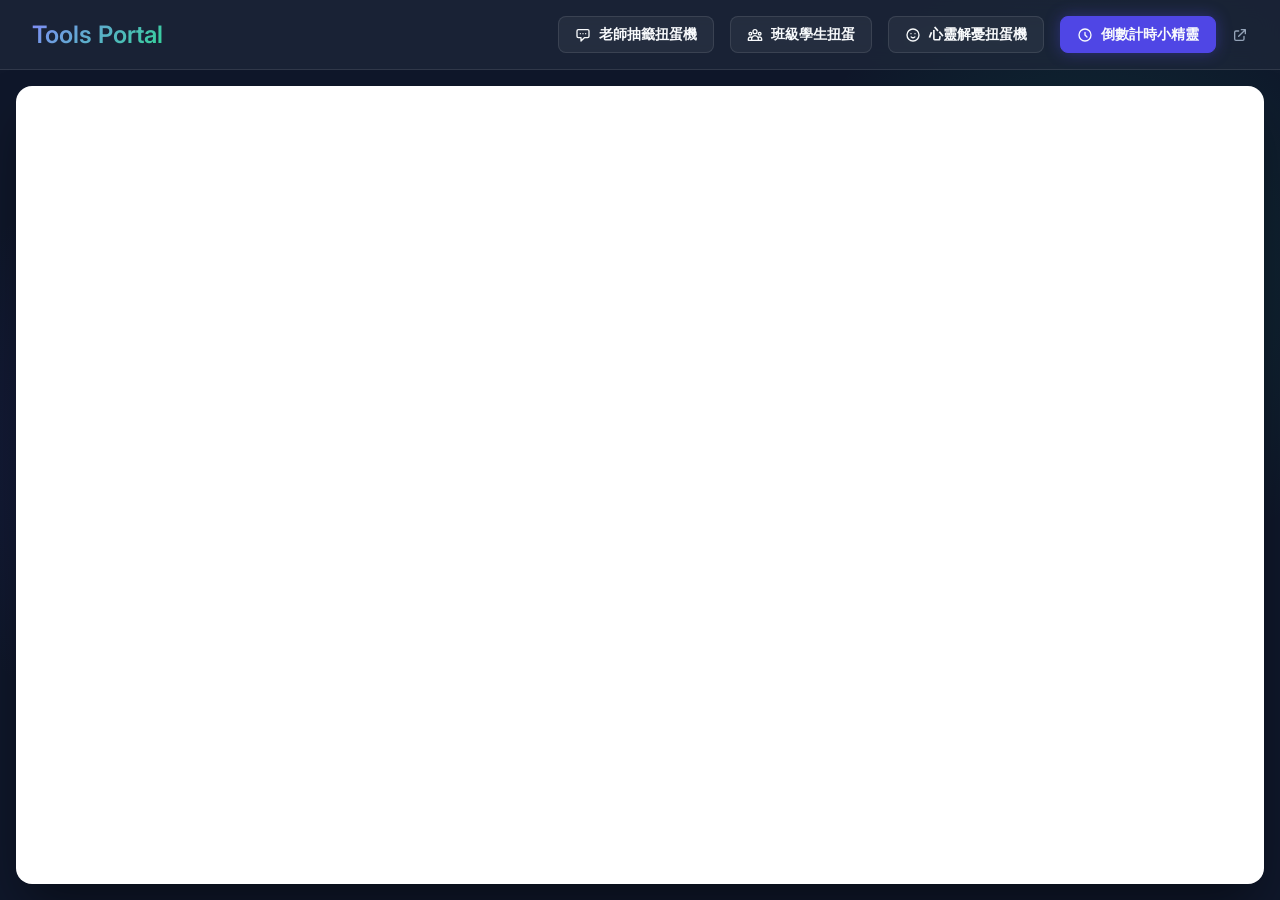
==== index.html @ fa3cd3ae "feat: Add class student gashapon as 4th tool" ====
<!DOCTYPE html>
<html lang="zh-TW">
<head>
    <meta charset="UTF-8">
    <meta name="viewport" content="width=device-width, initial-scale=1.0">
    <title>小工具整合入口</title>
    <link href="https://fonts.googleapis.com/css2?family=Inter:wght@400;600&display=swap" rel="stylesheet">
    <style>
        :root {
            --primary: #4F46E5;
            --primary-hover: #4338CA;
            --bg-color: #0F172A;
            --glass-bg: rgba(30, 41, 59, 0.7);
            --glass-border: rgba(255, 255, 255, 0.1);
            --text-main: #F8FAFC;
            --text-muted: #94A3B8;
        }

        body {
            margin: 0;
            padding: 0;
            font-family: 'Inter', sans-serif;
            background: var(--bg-color);
            background-image: 
                radial-gradient(circle at 15% 50%, rgba(79, 70, 229, 0.15), transparent 25%),
                radial-gradient(circle at 85% 30%, rgba(16, 185, 129, 0.15), transparent 25%);
            color: var(--text-main);
            height: 100vh;
            display: flex;
            flex-direction: column;
            overflow: hidden;
        }

        header {
            background: var(--glass-bg);
            backdrop-filter: blur(12px);
            -webkit-backdrop-filter: blur(12px);
            border-bottom: 1px solid var(--glass-border);
            padding: 1rem 2rem;
            display: flex;
            justify-content: space-between;
            align-items: center;
            z-index: 10;
        }

        .logo {
            font-size: 1.5rem;
            font-weight: 600;
            background: linear-gradient(135deg, #818CF8, #34D399);
            -webkit-background-clip: text;
            -webkit-text-fill-color: transparent;
        }

        .controls {
            display: flex;
            gap: 1rem;
            align-items: center;
        }

        button {
            background: rgba(255, 255, 255, 0.05);
            border: 1px solid var(--glass-border);
            color: var(--text-main);
            padding: 0.5rem 1rem;
            border-radius: 0.5rem;
            font-size: 0.9rem;
            font-weight: 600;
            cursor: pointer;
            transition: all 0.2s ease;
            display: flex;
            align-items: center;
            gap: 0.5rem;
        }

        button:hover {
            background: rgba(255, 255, 255, 0.1);
            transform: translateY(-1px);
        }

        button.active {
            background: var(--primary);
            border-color: var(--primary);
            box-shadow: 0 0 15px rgba(79, 70, 229, 0.4);
        }

        .external-link {
            background: transparent;
            border: none;
            color: var(--text-muted);
            text-decoration: none;
            font-size: 0.9rem;
            display: flex;
            align-items: center;
            gap: 0.4rem;
            transition: color 0.2s;
        }

        .external-link:hover {
            color: var(--text-main);
        }

        .iframe-container {
            flex: 1;
            position: relative;
            background: #ffffff; /* Default white background for iframes */
            margin: 1rem;
            border-radius: 1rem;
            overflow: hidden;
            border: 1px solid var(--glass-border);
            box-shadow: 0 25px 50px -12px rgba(0, 0, 0, 0.5);
        }

        iframe {
            width: 100%;
            height: 100%;
            border: none;
            background: transparent;
        }

        .loader {
            position: absolute;
            top: 50%;
            left: 50%;
            transform: translate(-50%, -50%);
            display: flex;
            flex-direction: column;
            align-items: center;
            gap: 1rem;
            color: var(--text-muted);
            pointer-events: none;
        }

        .spinner {
            width: 40px;
            height: 40px;
            border: 3px solid rgba(79, 70, 229, 0.3);
            border-radius: 50%;
            border-top-color: var(--primary);
            animation: spin 1s ease-in-out infinite;
        }

        .error-message {
            display: none;
            position: absolute;
            top: 50%;
            left: 50%;
            transform: translate(-50%, -50%);
            background: var(--glass-bg);
            backdrop-filter: blur(8px);
            padding: 2rem;
            border-radius: 1rem;
            border: 1px solid rgba(239, 68, 68, 0.3);
            text-align: center;
            color: #fff;
            max-width: 400px;
        }

        .error-message h3 {
            color: #FCA5A5;
            margin-top: 0;
        }

        .error-message p {
            color: var(--text-muted);
            font-size: 0.9rem;
            margin-bottom: 1.5rem;
        }

        .error-message a {
            display: inline-block;
            background: var(--primary);
            color: white;
            text-decoration: none;
            padding: 0.6rem 1.2rem;
            border-radius: 0.5rem;
            font-weight: 600;
            transition: background 0.2s;
        }

        .error-message a:hover {
            background: var(--primary-hover);
        }

        @keyframes spin {
            to { transform: rotate(360deg); }
        }

        @media (max-width: 640px) {
            header {
                flex-direction: column;
                gap: 1rem;
            }
            .iframe-container {
                margin: 0;
                border-radius: 0;
                border-left: none;
                border-right: none;
                border-bottom: none;
            }
        }
    </style>
</head>
<body>

    <header>
        <div class="logo">Tools Portal</div>
        <div class="controls">
            <button id="btn-1" onclick="loadUrl('gacha.html', 1)">
                <svg width="16" height="16" fill="none" stroke="currentColor" viewBox="0 0 24 24"><path stroke-linecap="round" stroke-linejoin="round" stroke-width="2" d="M8 10h.01M12 10h.01M16 10h.01M9 16H5a2 2 0 01-2-2V6a2 2 0 012-2h14a2 2 0 012 2v8a2 2 0 01-2 2h-5l-5 5v-5z"></path></svg>
                老師抽籤扭蛋機
            </button>
            <button id="btn-4" onclick="loadUrl('class-gacha.html', 4)">
                <svg width="16" height="16" fill="none" stroke="currentColor" viewBox="0 0 24 24"><path stroke-linecap="round" stroke-linejoin="round" stroke-width="2" d="M17 20h5v-2a3 3 0 00-5.356-1.857M17 20H7m10 0v-2c0-.656-.126-1.283-.356-1.857M7 20H2v-2a3 3 0 015.356-1.857M7 20v-2c0-.656.126-1.283.356-1.857m0 0a5.002 5.002 0 019.288 0M15 7a3 3 0 11-6 0 3 3 0 016 0zm6 3a2 2 0 11-4 0 2 2 0 014 0zM7 10a2 2 0 11-4 0 2 2 0 014 0z"></path></svg>
                班級學生扭蛋
            </button>
            <button id="btn-3" onclick="loadUrl('healing-gacha.html', 3)">
                <svg width="16" height="16" fill="none" stroke="currentColor" viewBox="0 0 24 24"><path stroke-linecap="round" stroke-linejoin="round" stroke-width="2" d="M14.828 14.828a4 4 0 01-5.656 0M9 10h.01M15 10h.01M21 12a9 9 0 11-18 0 9 9 0 0118 0z"></path></svg>
                心靈解憂扭蛋機
            </button>
            <button id="btn-2" onclick="loadUrl('https://filedn.eu/ldt9Roov20oh8G5emLf3VCj/tools/clock4.html?fbclid=Iwb21leAS3O5FjbGNrBLc7fGV4dG4DYWVtAjExAHNydGMGYXBwX2lkDDM1MDY4NTUzMTcyOAABHi-VZvmBmU5zX2Y3awct7v6Hw4S7KL5K8DUhW4wEqAD5jhnpKSP79vIeCgia_aem_7eMHdUcUOzED44TLtteVbw', 2)">
                <svg width="16" height="16" fill="none" stroke="currentColor" viewBox="0 0 24 24"><path stroke-linecap="round" stroke-linejoin="round" stroke-width="2" d="M12 8v4l3 3m6-3a9 9 0 11-18 0 9 9 0 0118 0z"></path></svg>
                倒數計時小精靈
            </button>
            <a id="ext-link" href="#" target="_blank" class="external-link" title="在新視窗開啟">
                <svg width="16" height="16" fill="none" stroke="currentColor" viewBox="0 0 24 24"><path stroke-linecap="round" stroke-linejoin="round" stroke-width="2" d="M10 6H6a2 2 0 00-2 2v10a2 2 0 002 2h10a2 2 0 002-2v-4M14 4h6m0 0v6m0-6L10 14"></path></svg>
            </a>
        </div>
    </header>

    <div class="iframe-container">
        <div class="loader" id="loader">
            <div class="spinner"></div>
            <span>載入中...</span>
        </div>
        
        <div class="error-message" id="error-msg">
            <h3>無法在框架中顯示</h3>
            <p>這個網站 (Gemini) 具有安全限制，不允許被嵌入至其他網頁中。<br>請點擊下方按鈕在新視窗中開啟瀏覽。</p>
            <a id="error-ext-link" href="#" target="_blank">在新視窗開啟</a>
        </div>

        <iframe id="main-frame" onload="frameLoaded()" onerror="frameError()"></iframe>
    </div>

    <script>
        const iframe = document.getElementById('main-frame');
        const loader = document.getElementById('loader');
        const extLink = document.getElementById('ext-link');
        const errorMsg = document.getElementById('error-msg');
        const errorExtLink = document.getElementById('error-ext-link');

        // Initial load
        window.onload = () => {
            document.getElementById('btn-2').click(); // Load the clock by default
        };

        function loadUrl(url, btnIndex) {
            // Update active state
            document.querySelectorAll('.controls button').forEach(btn => btn.classList.remove('active'));
            document.getElementById(`btn-${btnIndex}`).classList.add('active');

            // Set links
            extLink.href = url;
            errorExtLink.href = url;

            // Reset UI
            loader.style.display = 'flex';
            errorMsg.style.display = 'none';
            iframe.style.opacity = '0';

            iframe.src = url;
        }

        function frameLoaded() {
            if(iframe.src && iframe.src !== 'about:blank' && iframe.src !== window.location.href) {
                loader.style.display = 'none';
                iframe.style.opacity = '1';
                errorMsg.style.display = 'none';
            }
        }

        function frameError() {
            loader.style.display = 'none';
            errorMsg.style.display = 'block';
        }
    </script>
</body>
</html>
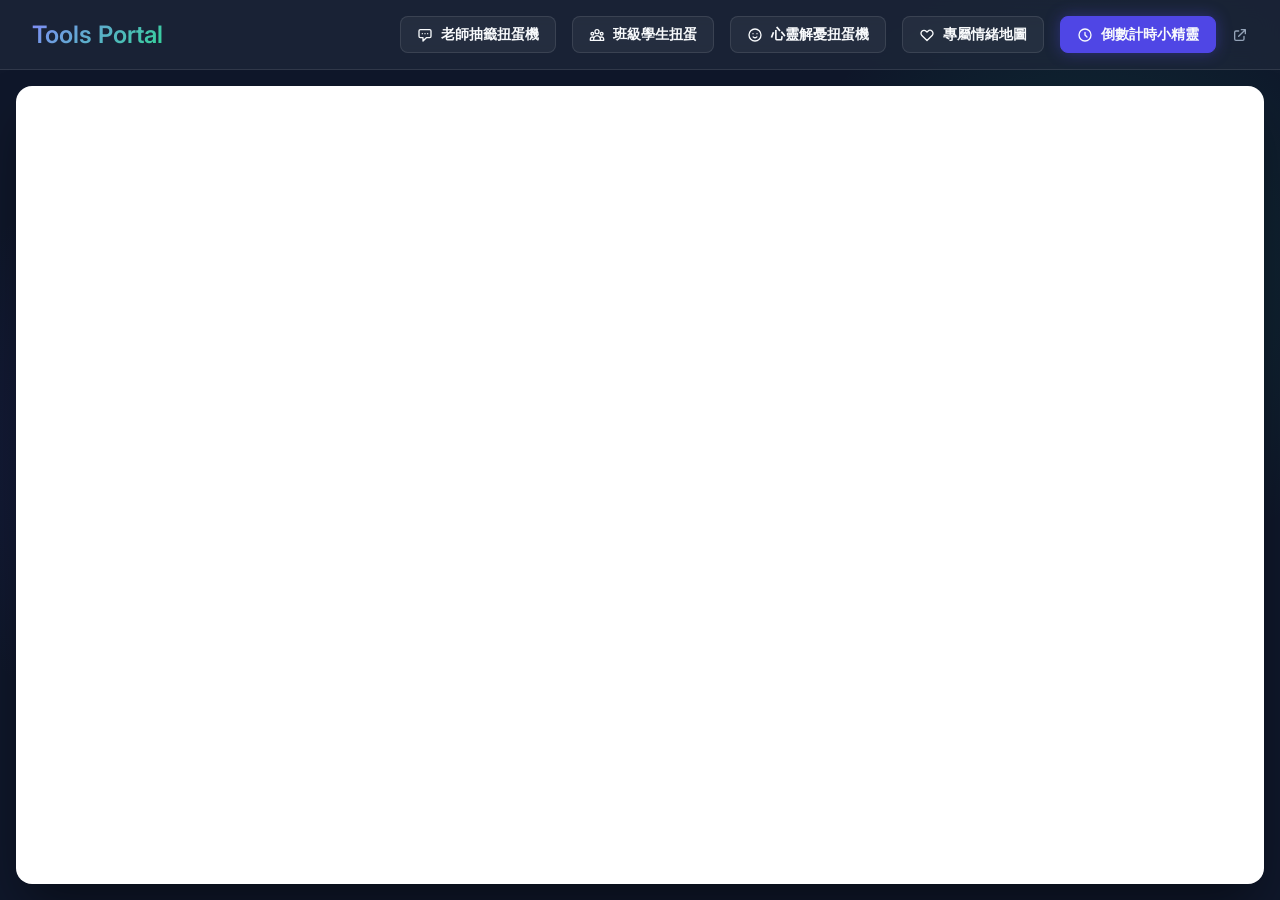
==== commit ae0bf28d: "feat: Add emotion map as 5th tool with dedicated portal database path" ====
--- a/index.html
+++ b/index.html
@@ -217,6 +217,10 @@
                 <svg width="16" height="16" fill="none" stroke="currentColor" viewBox="0 0 24 24"><path stroke-linecap="round" stroke-linejoin="round" stroke-width="2" d="M14.828 14.828a4 4 0 01-5.656 0M9 10h.01M15 10h.01M21 12a9 9 0 11-18 0 9 9 0 0118 0z"></path></svg>
                 心靈解憂扭蛋機
             </button>
+            <button id="btn-5" onclick="loadUrl('emotion-index.html', 5)">
+                <svg width="16" height="16" fill="none" stroke="currentColor" viewBox="0 0 24 24"><path stroke-linecap="round" stroke-linejoin="round" stroke-width="2" d="M4.318 6.318a4.5 4.5 0 000 6.364L12 20.364l7.682-7.682a4.5 4.5 0 00-6.364-6.364L12 7.636l-1.318-1.318a4.5 4.5 0 00-6.364 0z"></path></svg>
+                專屬情緒地圖
+            </button>
             <button id="btn-2" onclick="loadUrl('https://filedn.eu/ldt9Roov20oh8G5emLf3VCj/tools/clock4.html?fbclid=Iwb21leAS3O5FjbGNrBLc7fGV4dG4DYWVtAjExAHNydGMGYXBwX2lkDDM1MDY4NTUzMTcyOAABHi-VZvmBmU5zX2Y3awct7v6Hw4S7KL5K8DUhW4wEqAD5jhnpKSP79vIeCgia_aem_7eMHdUcUOzED44TLtteVbw', 2)">
                 <svg width="16" height="16" fill="none" stroke="currentColor" viewBox="0 0 24 24"><path stroke-linecap="round" stroke-linejoin="round" stroke-width="2" d="M12 8v4l3 3m6-3a9 9 0 11-18 0 9 9 0 0118 0z"></path></svg>
                 倒數計時小精靈
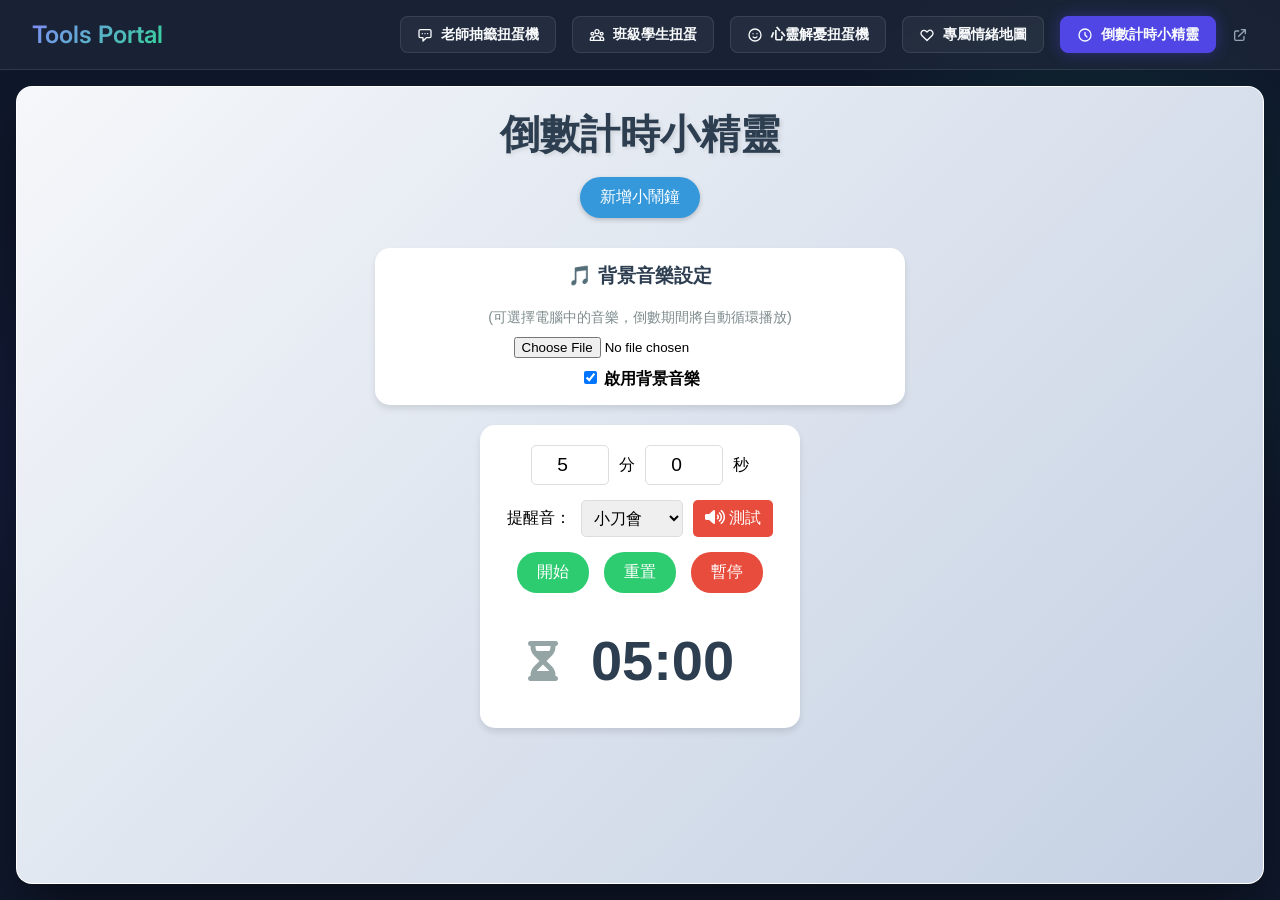
==== commit 17561fa8: "feat: Add local clock with background music upload feature" ====
--- a/index.html
+++ b/index.html
@@ -221,7 +221,7 @@
                 <svg width="16" height="16" fill="none" stroke="currentColor" viewBox="0 0 24 24"><path stroke-linecap="round" stroke-linejoin="round" stroke-width="2" d="M4.318 6.318a4.5 4.5 0 000 6.364L12 20.364l7.682-7.682a4.5 4.5 0 00-6.364-6.364L12 7.636l-1.318-1.318a4.5 4.5 0 00-6.364 0z"></path></svg>
                 專屬情緒地圖
             </button>
-            <button id="btn-2" onclick="loadUrl('https://filedn.eu/ldt9Roov20oh8G5emLf3VCj/tools/clock4.html?fbclid=Iwb21leAS3O5FjbGNrBLc7fGV4dG4DYWVtAjExAHNydGMGYXBwX2lkDDM1MDY4NTUzMTcyOAABHi-VZvmBmU5zX2Y3awct7v6Hw4S7KL5K8DUhW4wEqAD5jhnpKSP79vIeCgia_aem_7eMHdUcUOzED44TLtteVbw', 2)">
+            <button id="btn-2" onclick="loadUrl('clock.html', 2)">
                 <svg width="16" height="16" fill="none" stroke="currentColor" viewBox="0 0 24 24"><path stroke-linecap="round" stroke-linejoin="round" stroke-width="2" d="M12 8v4l3 3m6-3a9 9 0 11-18 0 9 9 0 0118 0z"></path></svg>
                 倒數計時小精靈
             </button>
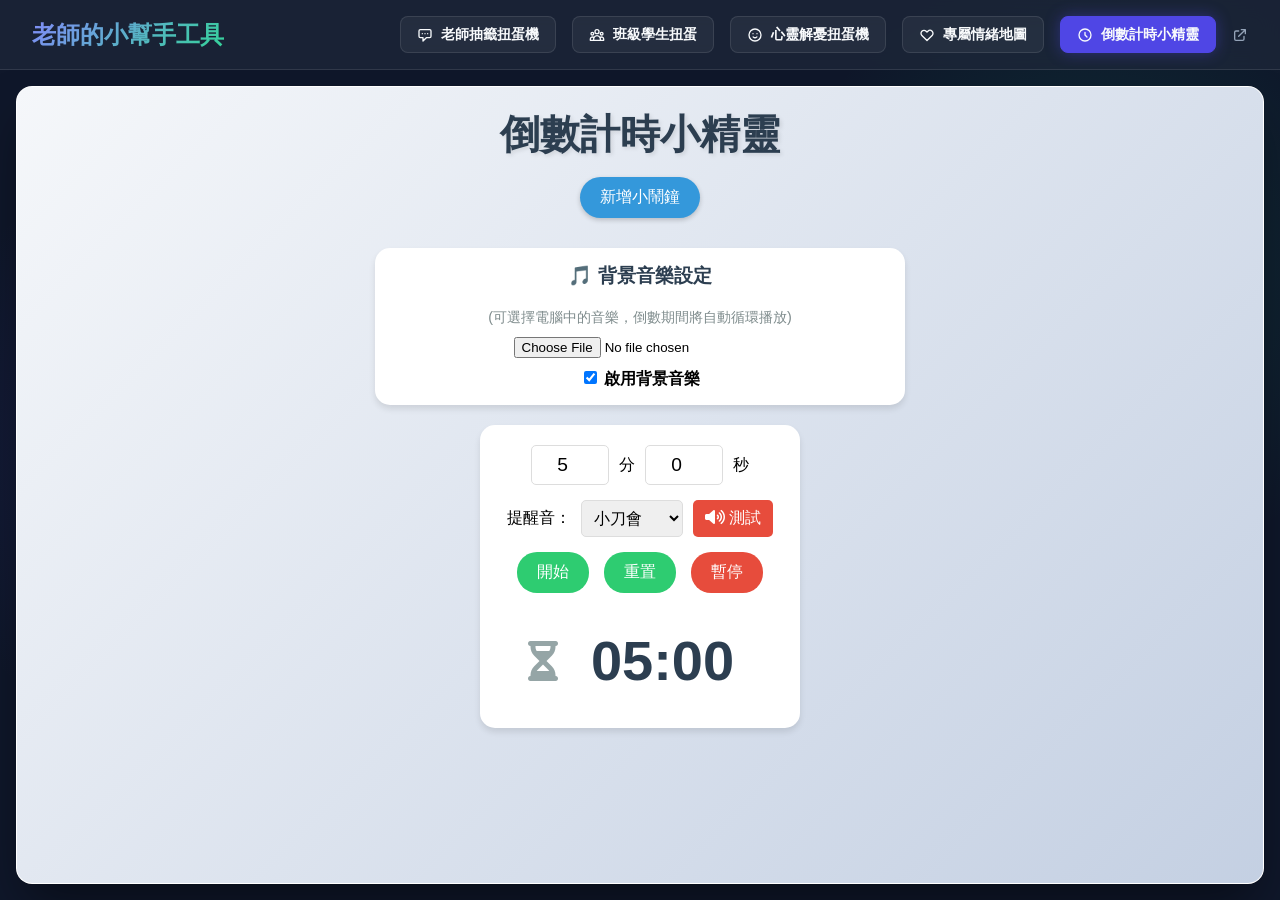
==== commit e4b0de05: "style: Change portal title to 老師的小幫手工具" ====
--- a/index.html
+++ b/index.html
@@ -203,7 +203,7 @@
 <body>
 
     <header>
-        <div class="logo">Tools Portal</div>
+        <div class="logo">老師的小幫手工具</div>
         <div class="controls">
             <button id="btn-1" onclick="loadUrl('gacha.html', 1)">
                 <svg width="16" height="16" fill="none" stroke="currentColor" viewBox="0 0 24 24"><path stroke-linecap="round" stroke-linejoin="round" stroke-width="2" d="M8 10h.01M12 10h.01M16 10h.01M9 16H5a2 2 0 01-2-2V6a2 2 0 012-2h14a2 2 0 012 2v8a2 2 0 01-2 2h-5l-5 5v-5z"></path></svg>
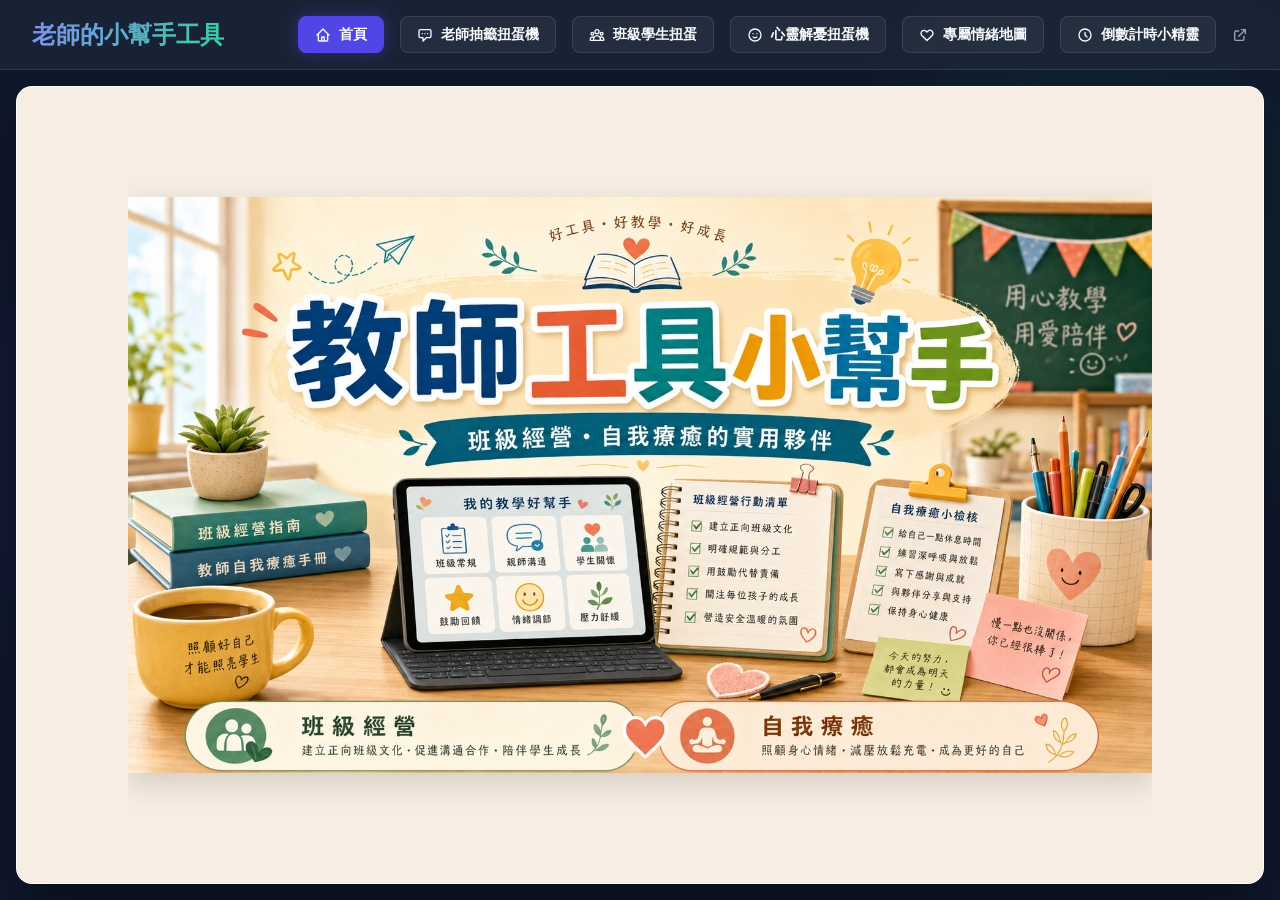
==== commit ef4f2703: "feat: Add home cover image as default page" ====
--- a/index.html
+++ b/index.html
@@ -205,6 +205,10 @@
     <header>
         <div class="logo">老師的小幫手工具</div>
         <div class="controls">
+            <button id="btn-0" onclick="loadUrl('home.html', 0)">
+                <svg width="16" height="16" fill="none" stroke="currentColor" viewBox="0 0 24 24"><path stroke-linecap="round" stroke-linejoin="round" stroke-width="2" d="M3 12l2-2m0 0l7-7 7 7M5 10v10a1 1 0 001 1h3m10-11l2 2m-2-2v10a1 1 0 01-1 1h-3m-6 0a1 1 0 001-1v-4a1 1 0 011-1h2a1 1 0 011 1v4a1 1 0 001 1m-6 0h6"></path></svg>
+                首頁
+            </button>
             <button id="btn-1" onclick="loadUrl('gacha.html', 1)">
                 <svg width="16" height="16" fill="none" stroke="currentColor" viewBox="0 0 24 24"><path stroke-linecap="round" stroke-linejoin="round" stroke-width="2" d="M8 10h.01M12 10h.01M16 10h.01M9 16H5a2 2 0 01-2-2V6a2 2 0 012-2h14a2 2 0 012 2v8a2 2 0 01-2 2h-5l-5 5v-5z"></path></svg>
                 老師抽籤扭蛋機
@@ -255,7 +259,7 @@
 
         // Initial load
         window.onload = () => {
-            document.getElementById('btn-2').click(); // Load the clock by default
+            document.getElementById('btn-0').click(); // Load the home cover by default
         };
 
         function loadUrl(url, btnIndex) {
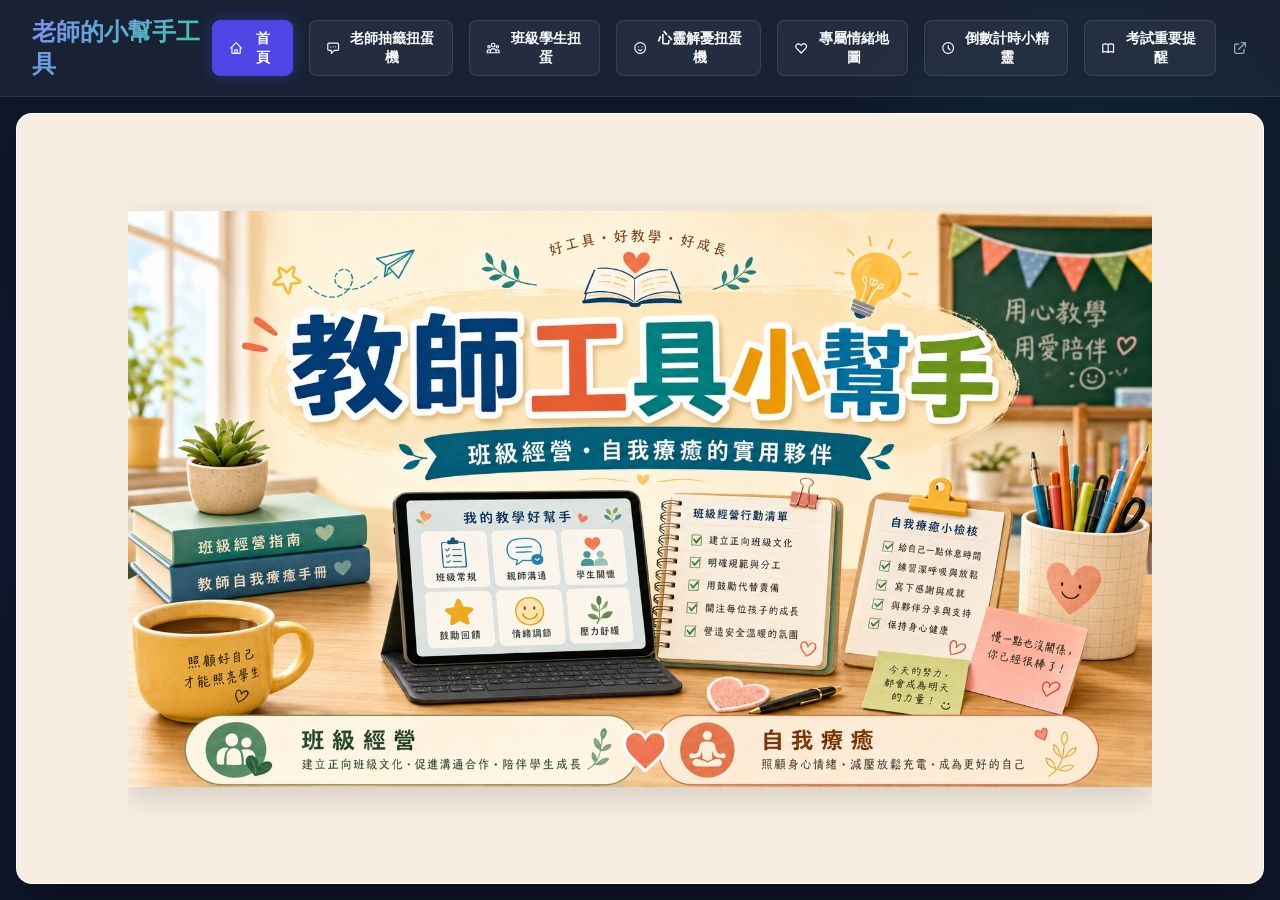
==== commit af852787: "feat: Add exam important reminders tool" ====
--- a/index.html
+++ b/index.html
@@ -229,6 +229,10 @@
                 <svg width="16" height="16" fill="none" stroke="currentColor" viewBox="0 0 24 24"><path stroke-linecap="round" stroke-linejoin="round" stroke-width="2" d="M12 8v4l3 3m6-3a9 9 0 11-18 0 9 9 0 0118 0z"></path></svg>
                 倒數計時小精靈
             </button>
+            <button id="btn-6" onclick="loadUrl('exam-timer.html', 6)">
+                <svg width="16" height="16" fill="none" stroke="currentColor" viewBox="0 0 24 24"><path stroke-linecap="round" stroke-linejoin="round" stroke-width="2" d="M12 6.253v13m0-13C10.832 5.477 9.246 5 7.5 5S4.168 5.477 3 6.253v13C4.168 18.477 5.754 18 7.5 18s3.332.477 4.5 1.253m0-13C13.168 5.477 14.754 5 16.5 5c1.747 0 3.332.477 4.5 1.253v13C19.832 18.477 18.247 18 16.5 18c-1.746 0-3.332.477-4.5 1.253"></path></svg>
+                考試重要提醒
+            </button>
             <a id="ext-link" href="#" target="_blank" class="external-link" title="在新視窗開啟">
                 <svg width="16" height="16" fill="none" stroke="currentColor" viewBox="0 0 24 24"><path stroke-linecap="round" stroke-linejoin="round" stroke-width="2" d="M10 6H6a2 2 0 00-2 2v10a2 2 0 002 2h10a2 2 0 002-2v-4M14 4h6m0 0v6m0-6L10 14"></path></svg>
             </a>
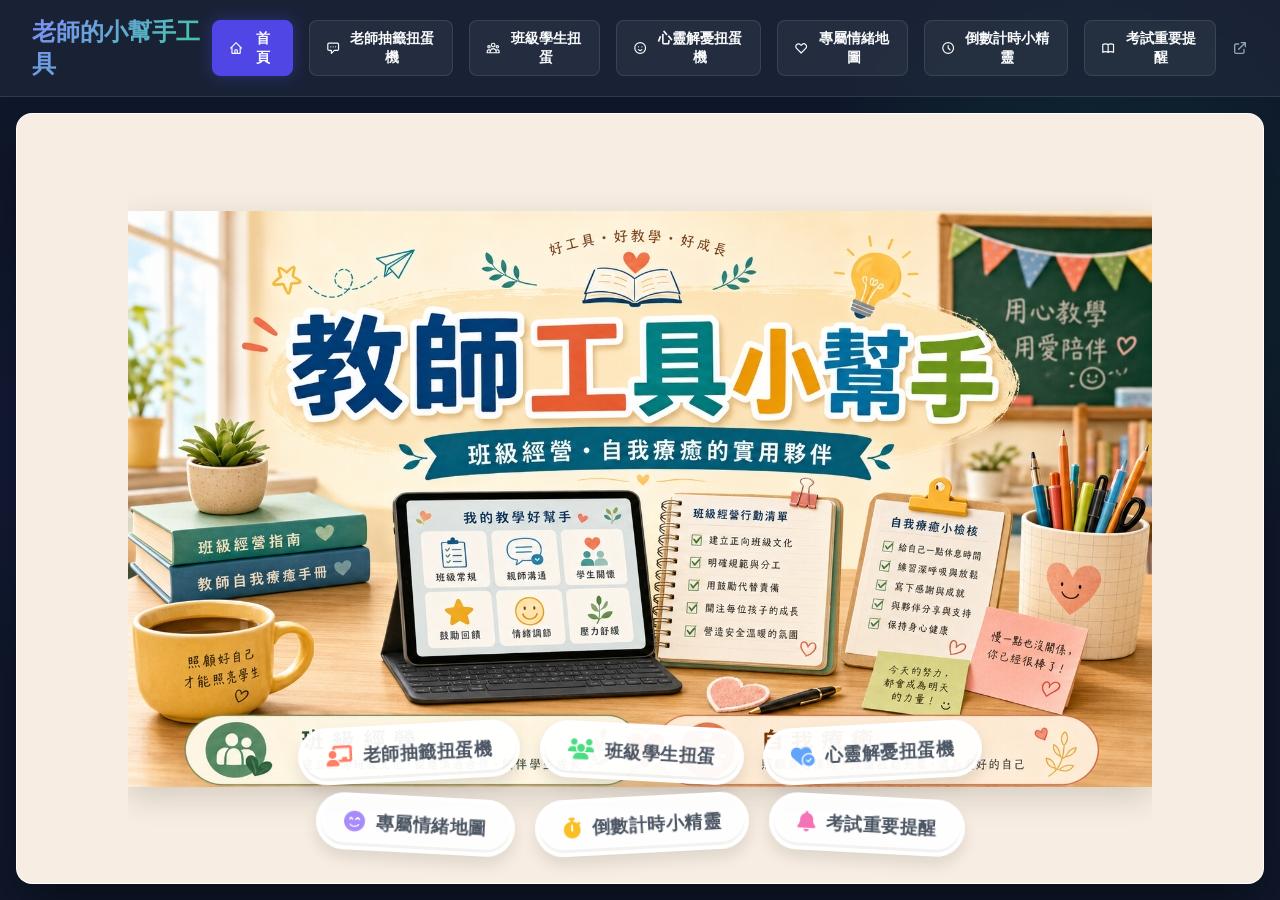
==== commit b301deb5: "fix: Fix cute tags not showing in iframe and prevent caching" ====
--- a/index.html
+++ b/index.html
@@ -280,7 +280,9 @@
             errorMsg.style.display = 'none';
             iframe.style.opacity = '0';
 
-            iframe.src = url;
+            // Cache buster for development updates
+            const cacheBustedUrl = url + (url.includes('?') ? '&' : '?') + 't=' + new Date().getTime();
+            iframe.src = cacheBustedUrl;
         }
 
         function frameLoaded() {
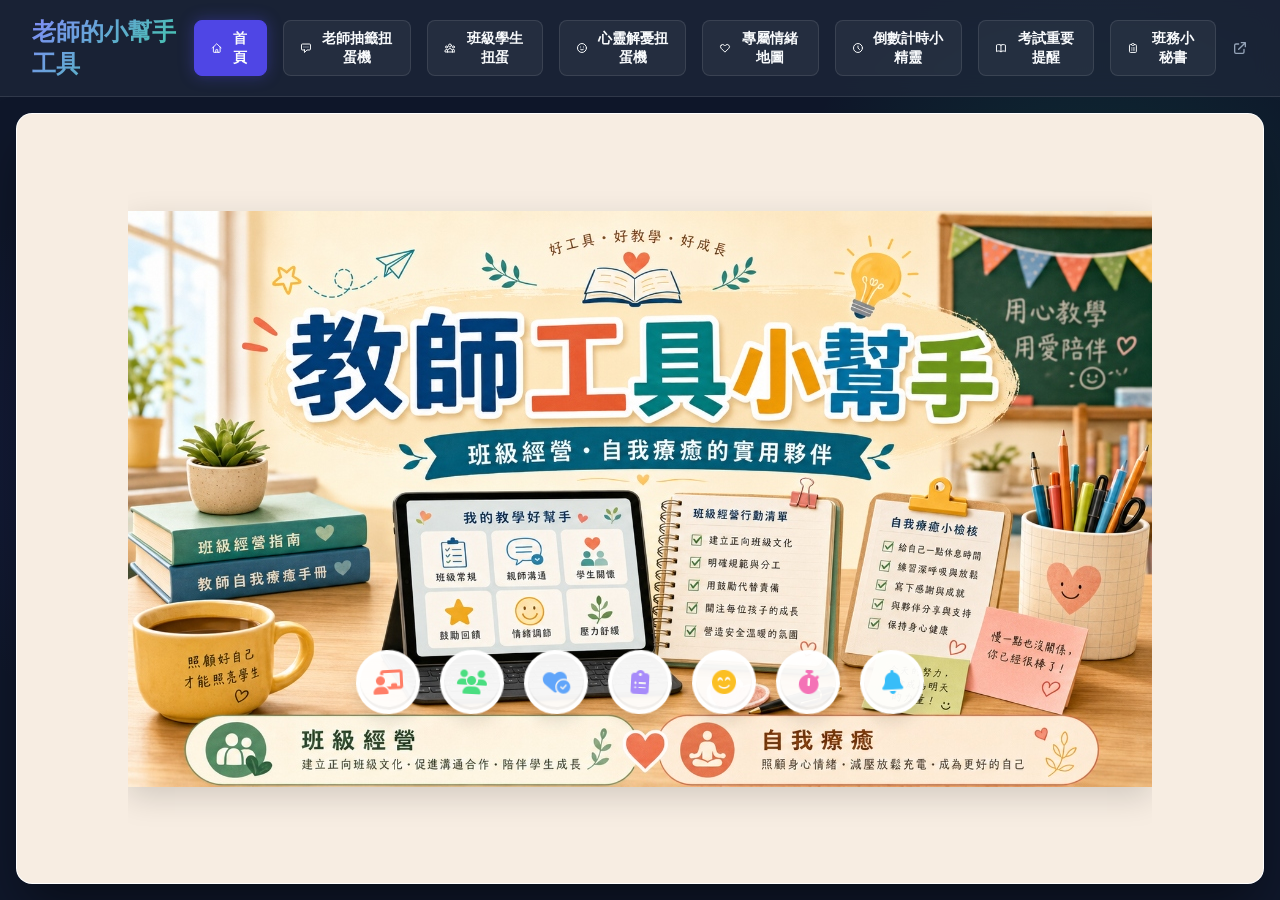
==== commit 08283d33: "fix: Fix index.html navigation button and home.html tag hover visibility" ====
--- a/index.html
+++ b/index.html
@@ -233,6 +233,10 @@
                 <svg width="16" height="16" fill="none" stroke="currentColor" viewBox="0 0 24 24"><path stroke-linecap="round" stroke-linejoin="round" stroke-width="2" d="M12 6.253v13m0-13C10.832 5.477 9.246 5 7.5 5S4.168 5.477 3 6.253v13C4.168 18.477 5.754 18 7.5 18s3.332.477 4.5 1.253m0-13C13.168 5.477 14.754 5 16.5 5c1.747 0 3.332.477 4.5 1.253v13C19.832 18.477 18.247 18 16.5 18c-1.746 0-3.332.477-4.5 1.253"></path></svg>
                 考試重要提醒
             </button>
+            <button id="btn-7" onclick="loadUrl('class-assistant.html', 7)">
+                <svg width="16" height="16" fill="none" stroke="currentColor" viewBox="0 0 24 24"><path stroke-linecap="round" stroke-linejoin="round" stroke-width="2" d="M9 5H7a2 2 0 00-2 2v12a2 2 0 002 2h10a2 2 0 002-2V7a2 2 0 00-2-2h-2M9 5a2 2 0 002 2h2a2 2 0 002-2M9 5a2 2 0 012-2h2a2 2 0 012 2m-3 7h3m-3 4h3m-6-4h.01M9 16h.01"></path></svg>
+                班務小秘書
+            </button>
             <a id="ext-link" href="#" target="_blank" class="external-link" title="在新視窗開啟">
                 <svg width="16" height="16" fill="none" stroke="currentColor" viewBox="0 0 24 24"><path stroke-linecap="round" stroke-linejoin="round" stroke-width="2" d="M10 6H6a2 2 0 00-2 2v10a2 2 0 002 2h10a2 2 0 002-2v-4M14 4h6m0 0v6m0-6L10 14"></path></svg>
             </a>
@@ -267,9 +271,12 @@
         };
 
         function loadUrl(url, btnIndex) {
-            // Update active state
+            // Update active button state
             document.querySelectorAll('.controls button').forEach(btn => btn.classList.remove('active'));
-            document.getElementById(`btn-${btnIndex}`).classList.add('active');
+            if(btnIndex !== null) {
+                const activeBtn = document.getElementById('btn-' + btnIndex);
+                if(activeBtn) activeBtn.classList.add('active');
+            }
 
             // Set links
             extLink.href = url;
